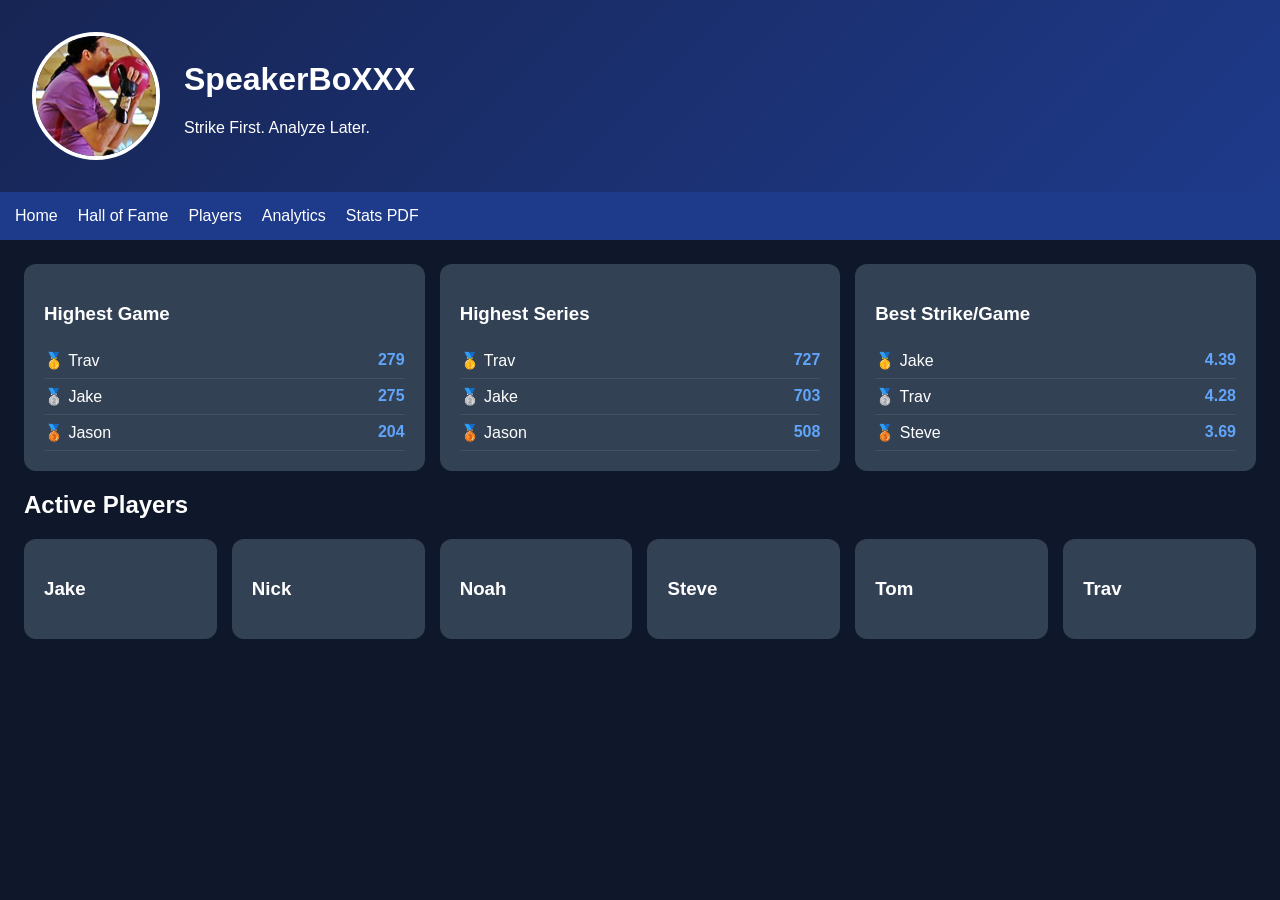
==== index.html @ 5726a8b9 "Website v6.1" ====
<html><head><link rel="stylesheet" href="style.css"></head><body><header class="hero"><img src="logo.png" class="logo"><div><h1>SpeakerBoXXX</h1><p>Strike First. Analyze Later.</p></div></header><nav class="navbar"><a href="index.html">Home</a><a href="records.html">Hall of Fame</a><a href="players.html">Players</a><a href="analytics.html">Analytics</a><a href="stats.html">Stats PDF</a></nav><div class="container"><div class="record-grid"><div class="record-card"><h3>Highest Game</h3><div class="leader-row"><span>🥇 Trav</span><span class="leader-value">279</span></div><div class="leader-row"><span>🥈 Jake</span><span class="leader-value">275</span></div><div class="leader-row"><span>🥉 Jason</span><span class="leader-value">204</span></div></div><div class="record-card"><h3>Highest Series</h3><div class="leader-row"><span>🥇 Trav</span><span class="leader-value">727</span></div><div class="leader-row"><span>🥈 Jake</span><span class="leader-value">703</span></div><div class="leader-row"><span>🥉 Jason</span><span class="leader-value">508</span></div></div><div class="record-card"><h3>Best Strike/Game</h3><div class="leader-row"><span>🥇 Jake</span><span class="leader-value">4.39</span></div><div class="leader-row"><span>🥈 Trav</span><span class="leader-value">4.28</span></div><div class="leader-row"><span>🥉 Steve</span><span class="leader-value">3.69</span></div></div></div><h2>Active Players</h2><div class="player-grid"><a class="player-card" href="jake.html"><h3>Jake</h3></a><a class="player-card" href="nick.html"><h3>Nick</h3></a><a class="player-card" href="noah.html"><h3>Noah</h3></a><a class="player-card" href="steve.html"><h3>Steve</h3></a><a class="player-card" href="tom.html"><h3>Tom</h3></a><a class="player-card" href="trav.html"><h3>Trav</h3></a></div></div></body></html>
---- style.css ----
body{margin:0;background:#0f172a;color:#fff;font-family:Segoe UI,Arial,sans-serif}.hero{display:flex;align-items:center;gap:24px;padding:32px;background:linear-gradient(135deg,#172554,#1e3a8a)}.logo{width:120px;height:120px;border-radius:50%;border:4px solid #fff;object-fit:cover}.navbar{background:#1e3a8a;padding:15px;display:flex;gap:20px;flex-wrap:wrap}.navbar a{color:#fff;text-decoration:none}.container{max-width:1500px;margin:auto;padding:24px}.card,.record-card,.player-card{background:#334155;border-radius:12px;padding:20px}.card{background:#1e293b;margin-bottom:20px}.record-grid{display:grid;grid-template-columns:repeat(3,1fr);gap:15px}.player-grid{display:grid;grid-template-columns:repeat(6,1fr);gap:15px}.leader-row{display:flex;justify-content:space-between;padding:8px 0;border-bottom:1px solid rgba(255,255,255,.08)}.leader-value{color:#60a5fa;font-weight:bold}.player-card{display:block;color:#fff;text-decoration:none}@media(max-width:1200px){.player-grid{grid-template-columns:repeat(3,1fr)}.record-grid{grid-template-columns:repeat(2,1fr)}}@media(max-width:700px){.player-grid{grid-template-columns:repeat(2,1fr)}.record-grid{grid-template-columns:1fr}}
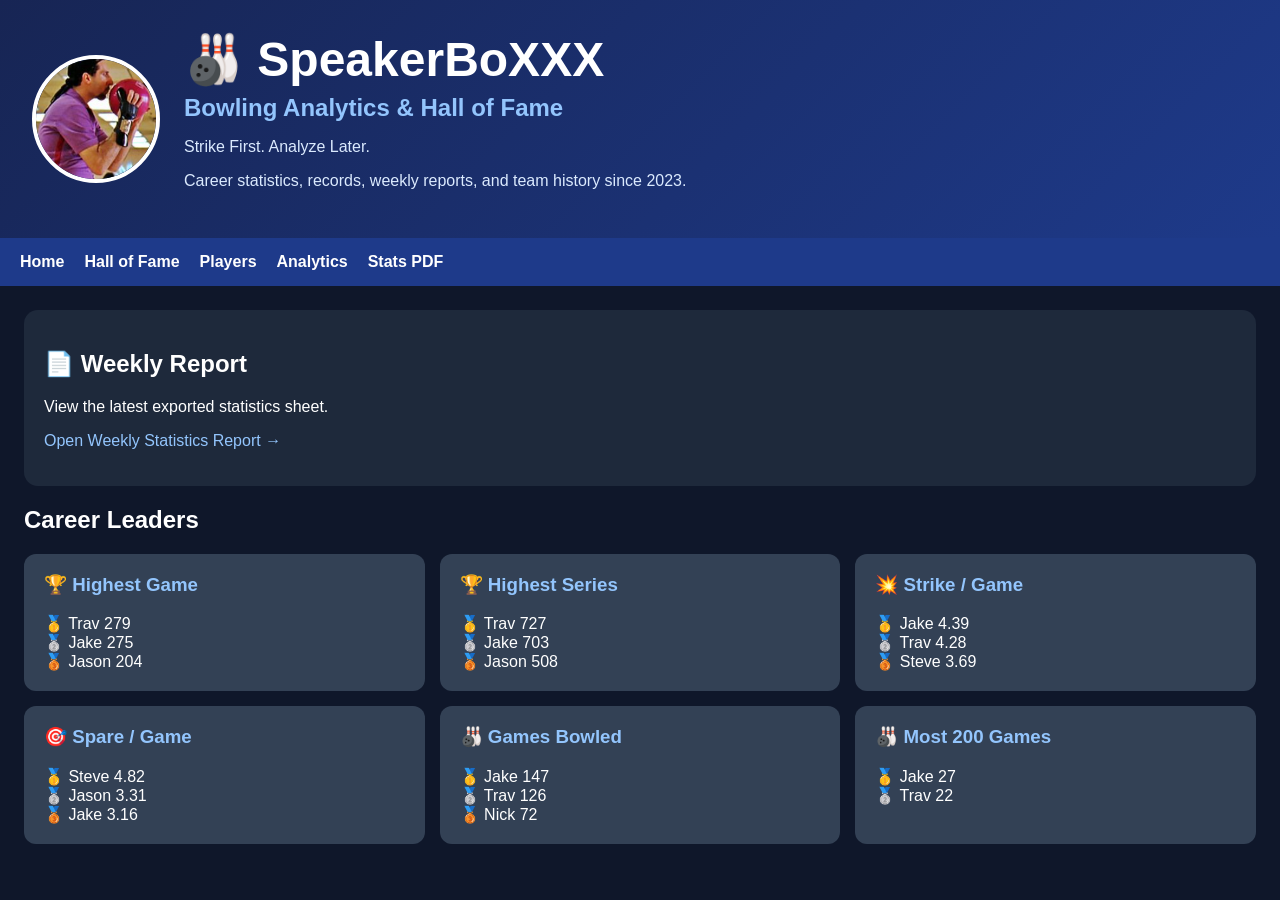
==== commit d6ce0e5b: "Add files via upload" ====
--- a/index.html
+++ b/index.html
@@ -1 +1,214 @@
-<html><head><link rel="stylesheet" href="style.css"></head><body><header class="hero"><img src="logo.png" class="logo"><div><h1>SpeakerBoXXX</h1><p>Strike First. Analyze Later.</p></div></header><nav class="navbar"><a href="index.html">Home</a><a href="records.html">Hall of Fame</a><a href="players.html">Players</a><a href="analytics.html">Analytics</a><a href="stats.html">Stats PDF</a></nav><div class="container"><div class="record-grid"><div class="record-card"><h3>Highest Game</h3><div class="leader-row"><span>🥇 Trav</span><span class="leader-value">279</span></div><div class="leader-row"><span>🥈 Jake</span><span class="leader-value">275</span></div><div class="leader-row"><span>🥉 Jason</span><span class="leader-value">204</span></div></div><div class="record-card"><h3>Highest Series</h3><div class="leader-row"><span>🥇 Trav</span><span class="leader-value">727</span></div><div class="leader-row"><span>🥈 Jake</span><span class="leader-value">703</span></div><div class="leader-row"><span>🥉 Jason</span><span class="leader-value">508</span></div></div><div class="record-card"><h3>Best Strike/Game</h3><div class="leader-row"><span>🥇 Jake</span><span class="leader-value">4.39</span></div><div class="leader-row"><span>🥈 Trav</span><span class="leader-value">4.28</span></div><div class="leader-row"><span>🥉 Steve</span><span class="leader-value">3.69</span></div></div></div><h2>Active Players</h2><div class="player-grid"><a class="player-card" href="jake.html"><h3>Jake</h3></a><a class="player-card" href="nick.html"><h3>Nick</h3></a><a class="player-card" href="noah.html"><h3>Noah</h3></a><a class="player-card" href="steve.html"><h3>Steve</h3></a><a class="player-card" href="tom.html"><h3>Tom</h3></a><a class="player-card" href="trav.html"><h3>Trav</h3></a></div></div></body></html>+<!DOCTYPE html>
+<html lang="en">
+
+<head>
+    <meta charset="UTF-8">
+    <meta name="viewport"
+          content="width=device-width, initial-scale=1.0">
+
+    <title>SpeakerBoXXX Bowling Analytics</title>
+
+    <link rel="stylesheet"
+          href="style.css">
+</head>
+
+<body>
+
+<header class="hero">
+
+    <img src="logo.png"
+         class="logo"
+         alt="SpeakerBoXXX Logo">
+
+    <div class="hero-text">
+
+        <h1>🎳 SpeakerBoXXX</h1>
+
+        <h2>Bowling Analytics & Hall of Fame</h2>
+
+        <p>
+            Strike First. Analyze Later.
+        </p>
+
+        <p>
+            Career statistics, records, weekly reports,
+            and team history since 2023.
+        </p>
+
+    </div>
+
+</header>
+
+<nav class="navbar">
+    <a href="index.html">Home</a>
+    <a href="records.html">Hall of Fame</a>
+    <a href="players.html">Players</a>
+    <a href="analytics.html">Analytics</a>
+    <a href="stats.html">Stats PDF</a>
+</nav>
+
+<div class="container">
+
+    <div class="card">
+
+        <h2>📄 Weekly Report</h2>
+
+        <p>
+            View the latest exported statistics sheet.
+        </p>
+
+        <p>
+            <a href="stats.html">
+                Open Weekly Statistics Report →
+            </a>
+        </p>
+
+    </div>
+
+    <h2>Career Leaders</h2>
+
+    <div class="record-grid">
+
+        <div class="record-card">
+
+            <h3>🏆 Highest Game</h3>
+
+            <div class="leaderboard">
+
+                <div class="leader-row">
+                    <span class="leader-name">🥇 Trav</span>
+                    <span class="leader-value">279</span>
+                </div>
+
+                <div class="leader-row">
+                    <span class="leader-name">🥈 Jake</span>
+                    <span class="leader-value">275</span>
+                </div>
+
+                <div class="leader-row">
+                    <span class="leader-name">🥉 Jason</span>
+                    <span class="leader-value">204</span>
+                </div>
+
+            </div>
+
+        </div>
+
+        <div class="record-card">
+
+            <h3>🏆 Highest Series</h3>
+
+            <div class="leaderboard">
+
+                <div class="leader-row">
+                    <span class="leader-name">🥇 Trav</span>
+                    <span class="leader-value">727</span>
+                </div>
+
+                <div class="leader-row">
+                    <span class="leader-name">🥈 Jake</span>
+                    <span class="leader-value">703</span>
+                </div>
+
+                <div class="leader-row">
+                    <span class="leader-name">🥉 Jason</span>
+                    <span class="leader-value">508</span>
+                </div>
+
+            </div>
+
+        </div>
+
+        <div class="record-card">
+
+            <h3>💥 Strike / Game</h3>
+
+            <div class="leaderboard">
+
+                <div class="leader-row">
+                    <span class="leader-name">🥇 Jake</span>
+                    <span class="leader-value">4.39</span>
+                </div>
+
+                <div class="leader-row">
+                    <span class="leader-name">🥈 Trav</span>
+                    <span class="leader-value">4.28</span>
+                </div>
+
+                <div class="leader-row">
+                    <span class="leader-name">🥉 Steve</span>
+                    <span class="leader-value">3.69</span>
+                </div>
+
+            </div>
+
+        </div>
+
+        <div class="record-card">
+
+            <h3>🎯 Spare / Game</h3>
+
+            <div class="leaderboard">
+
+                <div class="leader-row">
+                    <span class="leader-name">🥇 Steve</span>
+                    <span class="leader-value">4.82</span>
+                </div>
+
+                <div class="leader-row">
+                    <span class="leader-name">🥈 Jason</span>
+                    <span class="leader-value">3.31</span>
+                </div>
+
+                <div class="leader-row">
+                    <span class="leader-name">🥉 Jake</span>
+                    <span class="leader-value">3.16</span>
+                </div>
+
+            </div>
+
+        </div>
+
+        <div class="record-card">
+
+            <h3>🎳 Games Bowled</h3>
+
+            <div class="leaderboard">
+
+                <div class="leader-row">
+                    <span class="leader-name">🥇 Jake</span>
+                    <span class="leader-value">147</span>
+                </div>
+
+                <div class="leader-row">
+                    <span class="leader-name">🥈 Trav</span>
+                    <span class="leader-value">126</span>
+                </div>
+
+                <div class="leader-row">
+                    <span class="leader-name">🥉 Nick</span>
+                    <span class="leader-value">72</span>
+                </div>
+
+            </div>
+
+        </div>
+
+        <div class="record-card">
+
+            <h3>🎳 Most 200 Games</h3>
+
+            <div class="leaderboard">
+
+                <div class="leader-row">
+                    <span class="leader-name">🥇 Jake</span>
+                    <span class="leader-value">27</span>
+                </div>
+
+                <div class="leader-row">
+                    <span class="leader-name">🥈 Trav</span>
+                    <span class="leader-value">22</span>
+                </div>
+
+                <div class="leader-row">
+        
--- a/style.css
+++ b/style.css
@@ -1 +1,188 @@
-body{margin:0;background:#0f172a;color:#fff;font-family:Segoe UI,Arial,sans-serif}.hero{display:flex;align-items:center;gap:24px;padding:32px;background:linear-gradient(135deg,#172554,#1e3a8a)}.logo{width:120px;height:120px;border-radius:50%;border:4px solid #fff;object-fit:cover}.navbar{background:#1e3a8a;padding:15px;display:flex;gap:20px;flex-wrap:wrap}.navbar a{color:#fff;text-decoration:none}.container{max-width:1500px;margin:auto;padding:24px}.card,.record-card,.player-card{background:#334155;border-radius:12px;padding:20px}.card{background:#1e293b;margin-bottom:20px}.record-grid{display:grid;grid-template-columns:repeat(3,1fr);gap:15px}.player-grid{display:grid;grid-template-columns:repeat(6,1fr);gap:15px}.leader-row{display:flex;justify-content:space-between;padding:8px 0;border-bottom:1px solid rgba(255,255,255,.08)}.leader-value{color:#60a5fa;font-weight:bold}.player-card{display:block;color:#fff;text-decoration:none}@media(max-width:1200px){.player-grid{grid-template-columns:repeat(3,1fr)}.record-grid{grid-template-columns:repeat(2,1fr)}}@media(max-width:700px){.player-grid{grid-template-columns:repeat(2,1fr)}.record-grid{grid-template-columns:1fr}}+/* =======================================================
+   SPEAKERBOXXX BOWLING ANALYTICS
+   V6.2 MASTER STYLESHEET
+   ======================================================= */
+
+body {
+    margin: 0;
+    background: #0f172a;
+    color: white;
+    font-family: "Segoe UI", Arial, sans-serif;
+}
+
+a {
+    color: #93c5fd;
+    text-decoration: none;
+}
+
+a:hover {
+    text-decoration: underline;
+}
+
+/* =======================================================
+   HERO
+   ======================================================= */
+
+.hero {
+    display: flex;
+    align-items: center;
+    gap: 24px;
+
+    padding: 32px;
+
+    background: linear-gradient(
+        135deg,
+        #172554,
+        #1e3a8a
+    );
+}
+
+.logo {
+    width: 120px;
+    height: 120px;
+
+    border-radius: 50%;
+    border: 4px solid white;
+
+    object-fit: cover;
+}
+
+.hero-text h1 {
+    margin: 0;
+    font-size: 3rem;
+}
+
+.hero-text h2 {
+    margin: 6px 0;
+    color: #93c5fd;
+}
+
+.hero-text p {
+    color: #dbeafe;
+}
+
+/* =======================================================
+   NAVIGATION
+   ======================================================= */
+
+.navbar {
+    background: #1e3a8a;
+
+    padding: 15px 20px;
+
+    display: flex;
+    flex-wrap: wrap;
+    gap: 20px;
+}
+
+.navbar a {
+    color: white;
+    font-weight: 600;
+    text-decoration: none;
+}
+
+.navbar a:hover {
+    color: #93c5fd;
+}
+
+/* =======================================================
+   PAGE CONTAINER
+   ======================================================= */
+
+.container {
+    max-width: 1500px;
+    margin: auto;
+    padding: 24px;
+}
+
+/* =======================================================
+   GENERAL CARDS
+   ======================================================= */
+
+.card {
+    background: #1e293b;
+
+    padding: 20px;
+    border-radius: 14px;
+
+    margin-bottom: 20px;
+}
+
+/* =======================================================
+   CAREER LEADER GRID
+   ======================================================= */
+
+.record-grid {
+    display: grid;
+
+    grid-template-columns: repeat(3, 1fr);
+
+    gap: 15px;
+
+    margin-bottom: 25px;
+}
+
+/* =======================================================
+   PLAYER GRID
+   ======================================================= */
+
+.player-grid {
+    display: grid;
+
+    grid-template-columns: repeat(6, 1fr);
+
+    gap: 15px;
+
+    margin-bottom: 25px;
+}
+
+/* =======================================================
+   CARD TYPES
+   ======================================================= */
+
+.record-card,
+.player-card,
+.stat-card {
+    background: #334155;
+
+    padding: 20px;
+    border-radius: 12px;
+}
+
+.player-card {
+    display: block;
+
+    color: white;
+    text-decoration: none;
+
+    transition: all .2s ease;
+}
+
+.player-card:hover {
+    background: #475569;
+    transform: translateY(-3px);
+}
+
+.player-card h3,
+.record-card h3,
+.stat-card h3 {
+    margin-top: 0;
+    color: #93c5fd;
+}
+
+/* =======================================================
+   STAT CARDS
+   ======================================================= */
+
+.stat-number {
+    font-size: 42px;
+    font-weight: bold;
+    color: #60a5fa;
+}
+
+.stat-label {
+    margin-top: 10px;
+}
+
+/* =======================================================
+  
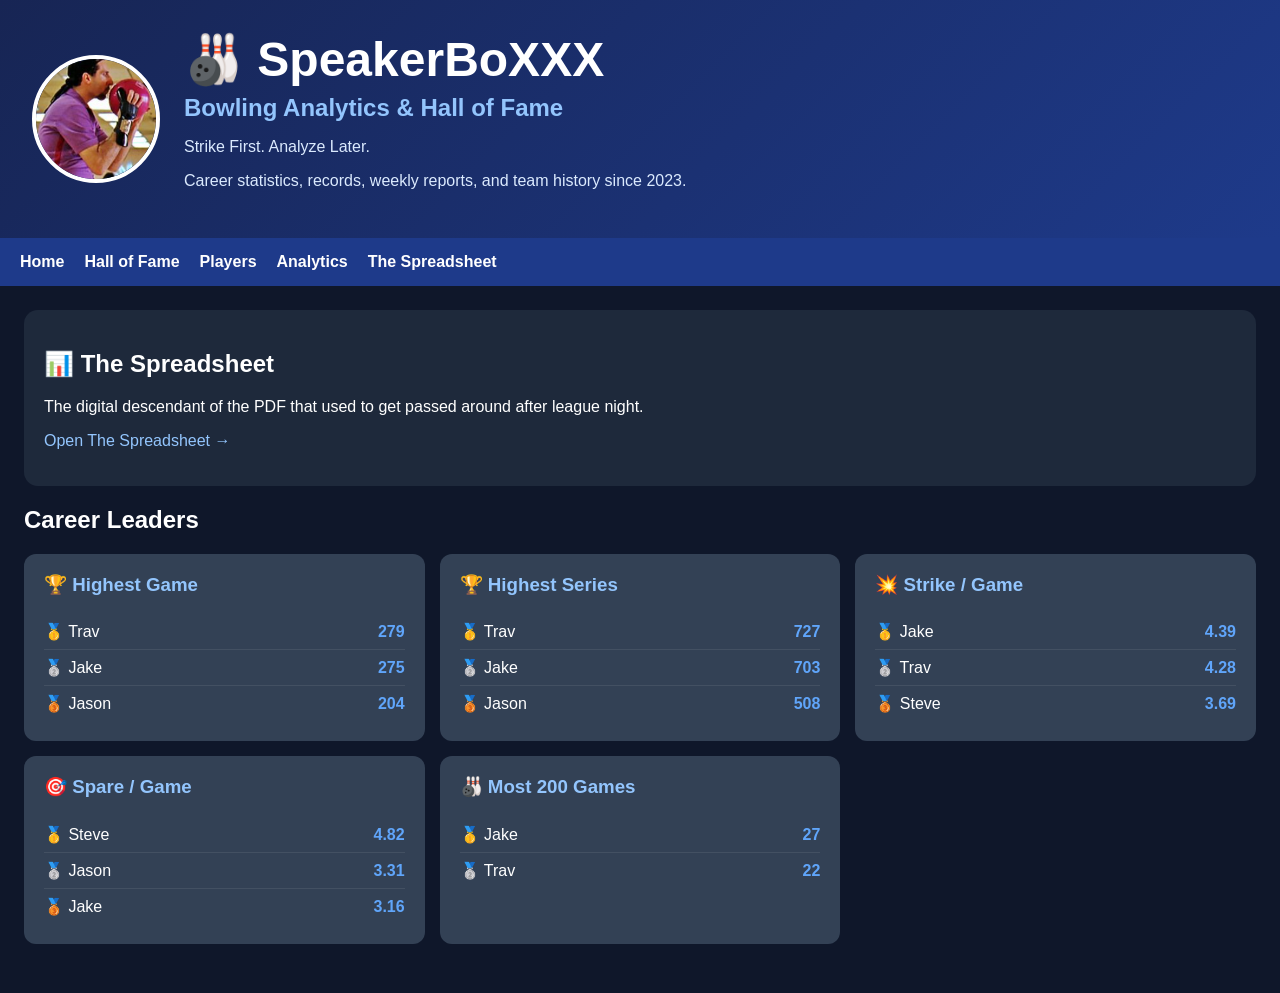
==== commit 854400cf: "Add files via upload" ====
--- a/index.html
+++ b/index.html
@@ -44,22 +44,23 @@
     <a href="records.html">Hall of Fame</a>
     <a href="players.html">Players</a>
     <a href="analytics.html">Analytics</a>
-    <a href="stats.html">Stats PDF</a>
+    <a href="stats.html">The Spreadsheet</a>
 </nav>
 
 <div class="container">
 
     <div class="card">
 
-        <h2>📄 Weekly Report</h2>
+        <h2>📊 The Spreadsheet</h2>
 
         <p>
-            View the latest exported statistics sheet.
+            The digital descendant of the PDF that used to get
+            passed around after league night.
         </p>
 
         <p>
             <a href="stats.html">
-                Open Weekly Statistics Report →
+                Open The Spreadsheet →
             </a>
         </p>
 
@@ -171,31 +172,6 @@
 
         <div class="record-card">
 
-            <h3>🎳 Games Bowled</h3>
-
-            <div class="leaderboard">
-
-                <div class="leader-row">
-                    <span class="leader-name">🥇 Jake</span>
-                    <span class="leader-value">147</span>
-                </div>
-
-                <div class="leader-row">
-                    <span class="leader-name">🥈 Trav</span>
-                    <span class="leader-value">126</span>
-                </div>
-
-                <div class="leader-row">
-                    <span class="leader-name">🥉 Nick</span>
-                    <span class="leader-value">72</span>
-                </div>
-
-            </div>
-
-        </div>
-
-        <div class="record-card">
-
             <h3>🎳 Most 200 Games</h3>
 
             <div class="leaderboard">
@@ -210,5 +186,4 @@
                     <span class="leader-value">22</span>
                 </div>
 
-                <div class="leader-row">
-        +                <div class="
--- a/style.css
+++ b/style.css
@@ -1,12 +1,11 @@
 /* =======================================================
    SPEAKERBOXXX BOWLING ANALYTICS
-   V6.2 MASTER STYLESHEET
    ======================================================= */
 
 body {
     margin: 0;
     background: #0f172a;
-    color: white;
+    color: #ffffff;
     font-family: "Segoe UI", Arial, sans-serif;
 }
 
@@ -27,9 +26,7 @@
     display: flex;
     align-items: center;
     gap: 24px;
-
     padding: 32px;
-
     background: linear-gradient(
         135deg,
         #172554,
@@ -40,10 +37,8 @@
 .logo {
     width: 120px;
     height: 120px;
-
     border-radius: 50%;
     border: 4px solid white;
-
     object-fit: cover;
 }
 
@@ -62,12 +57,11 @@
 }
 
 /* =======================================================
-   NAVIGATION
+   NAVBAR
    ======================================================= */
 
 .navbar {
     background: #1e3a8a;
-
     padding: 15px 20px;
 
     display: flex;
@@ -78,7 +72,6 @@
 .navbar a {
     color: white;
     font-weight: 600;
-    text-decoration: none;
 }
 
 .navbar a:hover {
@@ -86,7 +79,7 @@
 }
 
 /* =======================================================
-   PAGE CONTAINER
+   LAYOUT
    ======================================================= */
 
 .container {
@@ -95,84 +88,30 @@
     padding: 24px;
 }
 
-/* =======================================================
-   GENERAL CARDS
-   ======================================================= */
-
 .card {
     background: #1e293b;
-
     padding: 20px;
     border-radius: 14px;
-
     margin-bottom: 20px;
 }
 
 /* =======================================================
-   CAREER LEADER GRID
-   ======================================================= */
-
-.record-grid {
+   LEADER CARDS
+   ======================================================= */
+
+.stat-grid {
     display: grid;
-
     grid-template-columns: repeat(3, 1fr);
-
     gap: 15px;
 
     margin-bottom: 25px;
 }
 
-/* =======================================================
-   PLAYER GRID
-   ======================================================= */
-
-.player-grid {
-    display: grid;
-
-    grid-template-columns: repeat(6, 1fr);
-
-    gap: 15px;
-
-    margin-bottom: 25px;
-}
-
-/* =======================================================
-   CARD TYPES
-   ======================================================= */
-
-.record-card,
-.player-card,
 .stat-card {
     background: #334155;
-
-    padding: 20px;
-    border-radius: 12px;
-}
-
-.player-card {
-    display: block;
-
-    color: white;
-    text-decoration: none;
-
-    transition: all .2s ease;
-}
-
-.player-card:hover {
-    background: #475569;
-    transform: translateY(-3px);
-}
-
-.player-card h3,
-.record-card h3,
-.stat-card h3 {
-    margin-top: 0;
-    color: #93c5fd;
-}
-
-/* =======================================================
-   STAT CARDS
-   ======================================================= */
+    border-radius: 12px;
+    padding: 20px;
+}
 
 .stat-number {
     font-size: 42px;
@@ -185,4 +124,176 @@
 }
 
 /* =======================================================
-  +   RECORDS / ANALYTICS
+   ======================================================= */
+
+.record-grid {
+    display: grid;
+    grid-template-columns: repeat(3, 1fr);
+    gap: 15px;
+
+    margin-bottom: 25px;
+}
+
+.record-card {
+    background: #334155;
+    border-radius: 12px;
+    padding: 20px;
+}
+
+.record-card h3 {
+    margin-top: 0;
+    color: #93c5fd;
+}
+
+/* =======================================================
+   PLAYER CARDS
+   ======================================================= */
+
+.player-grid {
+    display: grid;
+    grid-template-columns: repeat(6, 1fr);
+    gap: 15px;
+
+    margin-bottom: 25px;
+}
+
+.player-card {
+    display: block;
+    background: #334155;
+    border-radius: 12px;
+    padding: 20px;
+
+    color: white;
+    text-decoration: none;
+
+    transition: all .2s ease;
+}
+
+.player-card:hover {
+    background: #475569;
+    transform: translateY(-3px);
+}
+
+.player-card h3 {
+    margin-top: 0;
+    color: #93c5fd;
+}
+
+/* =======================================================
+   LEADERBOARD TABLES
+   ======================================================= */
+
+.leaderboard {
+    margin-top: 10px;
+}
+
+.leader-row {
+    display: flex;
+    justify-content: space-between;
+    align-items: center;
+
+    padding: 8px 0;
+
+    border-bottom: 1px solid rgba(
+        255,
+        255,
+        255,
+        .08
+    );
+}
+
+.leader-row:last-child {
+    border-bottom: none;
+}
+
+.leader-name {
+    text-align: left;
+}
+
+.leader-value {
+    text-align: right;
+    font-weight: 700;
+    color: #60a5fa;
+}
+
+/* =======================================================
+   PDF VIEWER
+   ======================================================= */
+
+iframe {
+    width: 100%;
+    height: 2600px;
+
+    border: none;
+    background: white;
+
+    display: block;
+}
+
+/* =======================================================
+   BADGES
+   ======================================================= */
+
+.badge {
+    display: inline-block;
+
+    padding: 4px 10px;
+
+    border-radius: 12px;
+
+    background: #1e3a8a;
+    color: white;
+}
+
+/* =======================================================
+   TABLET
+   ======================================================= */
+
+@media (max-width: 1200px) {
+
+    .player-grid {
+        grid-template-columns: repeat(3, 1fr);
+    }
+
+    .record-grid {
+        grid-template-columns: repeat(2, 1fr);
+    }
+
+    .stat-grid {
+        grid-template-columns: repeat(2, 1fr);
+    }
+}
+
+/* =======================================================
+   MOBILE
+   ======================================================= */
+
+@media (max-width: 700px) {
+
+    .hero {
+        flex-direction: column;
+        text-align: center;
+    }
+
+    .hero-text h1 {
+        font-size: 2rem;
+    }
+
+    .player-grid {
+        grid-template-columns: repeat(2, 1fr);
+    }
+
+    .record-grid {
+        grid-template-columns: 1fr;
+    }
+
+    .stat-grid {
+        grid-template-columns: 1fr;
+    }
+
+    iframe {
+        height: 1400px;
+    }
+
+}
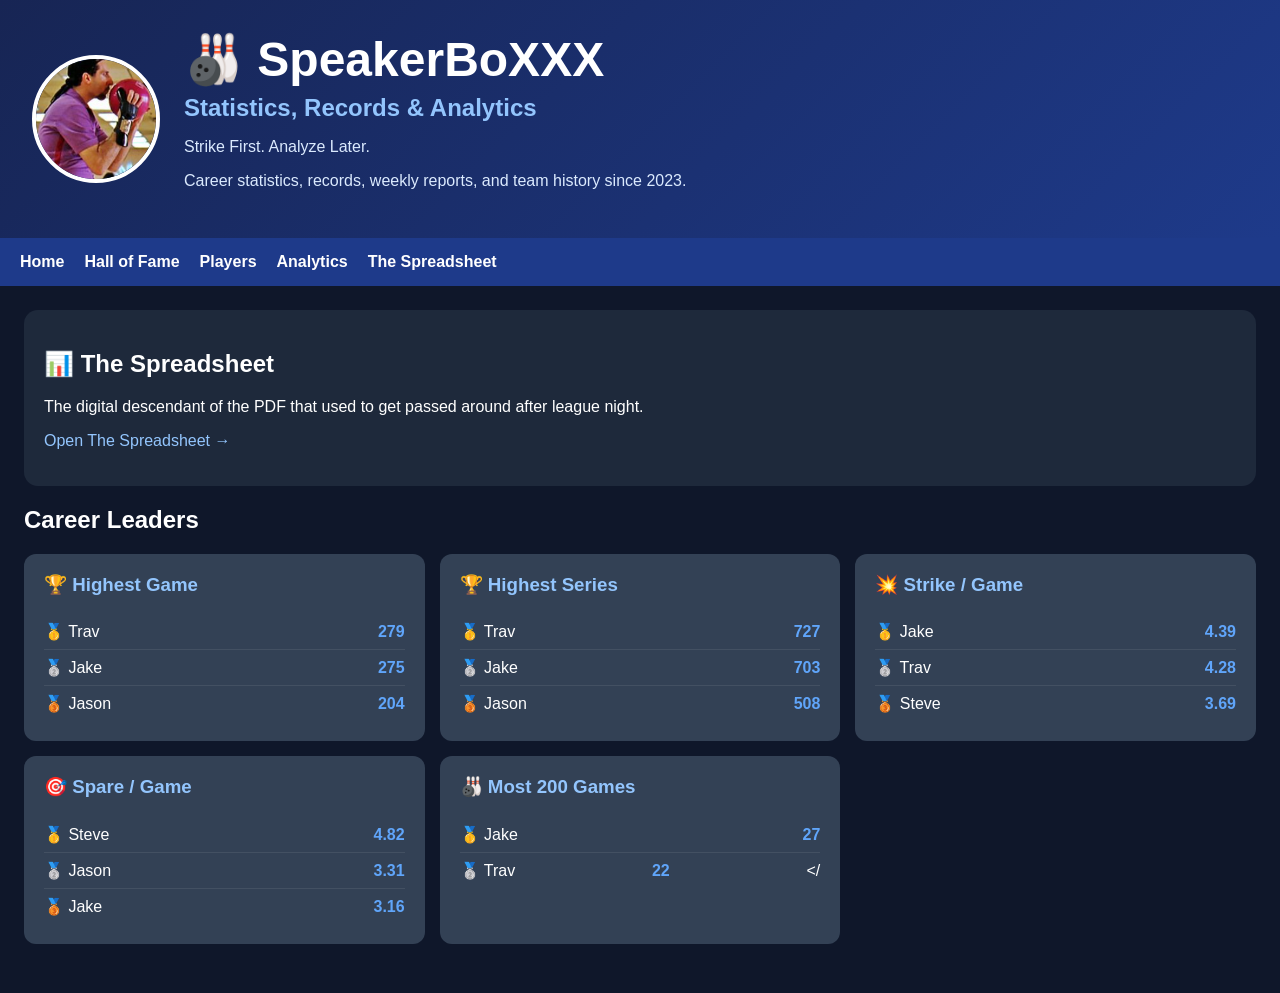
==== commit d022eab9: "Add files via upload" ====
--- a/index.html
+++ b/index.html
@@ -24,7 +24,7 @@
 
         <h1>🎳 SpeakerBoXXX</h1>
 
-        <h2>Bowling Analytics & Hall of Fame</h2>
+        <h2>Statistics, Records & Analytics</h2>
 
         <p>
             Strike First. Analyze Later.
@@ -184,6 +184,4 @@
                 <div class="leader-row">
                     <span class="leader-name">🥈 Trav</span>
                     <span class="leader-value">22</span>
-                </div>
-
-                <div class="+                </
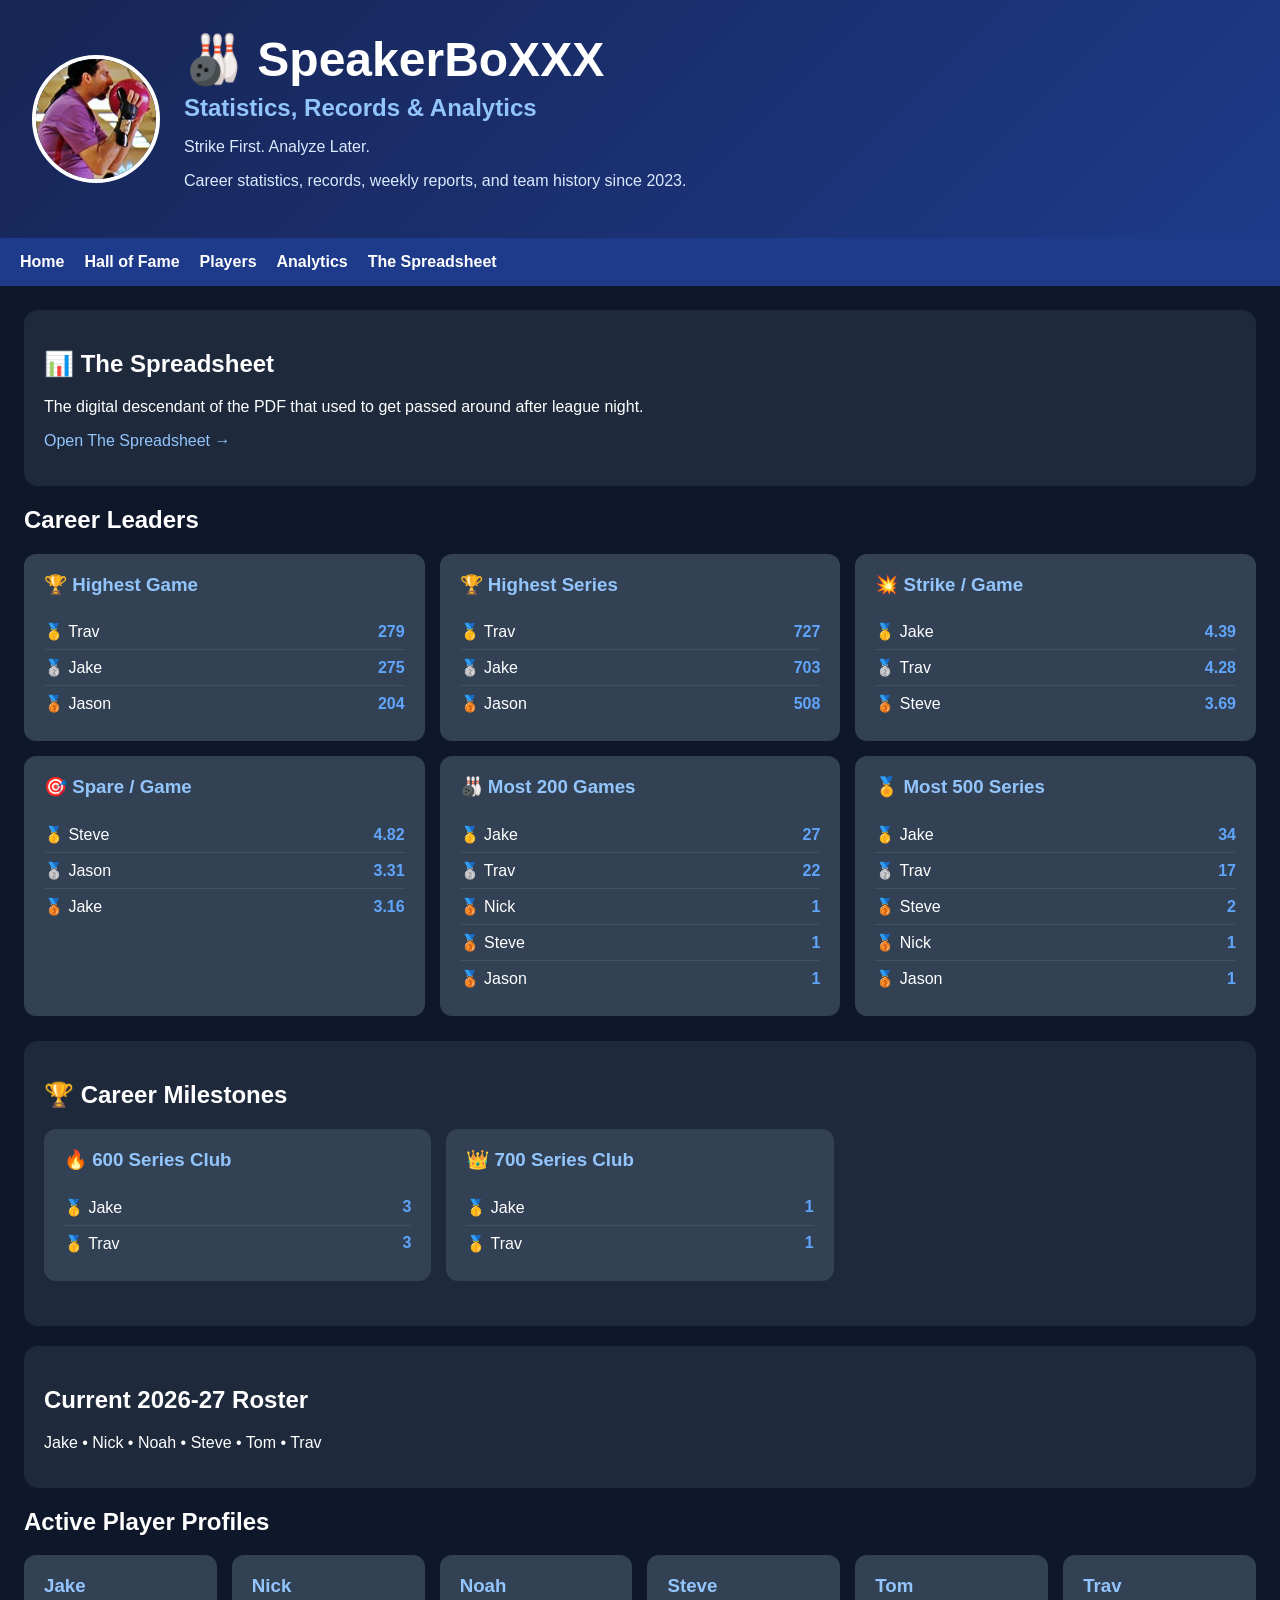
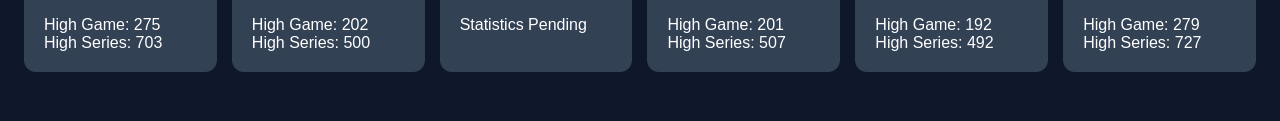
==== commit 39295ac2: "Add files via upload" ====
--- a/index.html
+++ b/index.html
@@ -184,4 +184,166 @@
                 <div class="leader-row">
                     <span class="leader-name">🥈 Trav</span>
                     <span class="leader-value">22</span>
-                </+                </div>
+
+                <div class="leader-row">
+                    <span class="leader-name">🥉 Nick</span>
+                    <span class="leader-value">1</span>
+                </div>
+
+                <div class="leader-row">
+                    <span class="leader-name">🥉 Steve</span>
+                    <span class="leader-value">1</span>
+                </div>
+
+                <div class="leader-row">
+                    <span class="leader-name">🥉 Jason</span>
+                    <span class="leader-value">1</span>
+                </div>
+
+            </div>
+
+        </div>
+
+        <div class="record-card">
+
+            <h3>🏅 Most 500 Series</h3>
+
+            <div class="leaderboard">
+
+                <div class="leader-row">
+                    <span class="leader-name">🥇 Jake</span>
+                    <span class="leader-value">34</span>
+                </div>
+
+                <div class="leader-row">
+                    <span class="leader-name">🥈 Trav</span>
+                    <span class="leader-value">17</span>
+                </div>
+
+                <div class="leader-row">
+                    <span class="leader-name">🥉 Steve</span>
+                    <span class="leader-value">2</span>
+                </div>
+
+                <div class="leader-row">
+                    <span class="leader-name">🥉 Nick</span>
+                    <span class="leader-value">1</span>
+                </div>
+
+                <div class="leader-row">
+                    <span class="leader-name">🥉 Jason</span>
+                    <span class="leader-value">1</span>
+                </div>
+
+            </div>
+
+        </div>
+
+    </div>
+
+    <div class="card">
+
+        <h2>🏆 Career Milestones</h2>
+
+        <div class="record-grid">
+
+            <div class="record-card">
+
+                <h3>🔥 600 Series Club</h3>
+
+                <div class="leaderboard">
+
+                    <div class="leader-row">
+                        <span class="leader-name">🥇 Jake</span>
+                        <span class="leader-value">3</span>
+                    </div>
+
+                    <div class="leader-row">
+                        <span class="leader-name">🥇 Trav</span>
+                        <span class="leader-value">3</span>
+                    </div>
+
+                </div>
+
+            </div>
+
+            <div class="record-card">
+
+                <h3>👑 700 Series Club</h3>
+
+                <div class="leaderboard">
+
+                    <div class="leader-row">
+                        <span class="leader-name">🥇 Jake</span>
+                        <span class="leader-value">1</span>
+                    </div>
+
+                    <div class="leader-row">
+                        <span class="leader-name">🥇 Trav</span>
+                        <span class="leader-value">1</span>
+                    </div>
+
+                </div>
+
+            </div>
+
+        </div>
+
+    </div>
+
+    <div class="card">
+
+        <h2>Current 2026-27 Roster</h2>
+
+        <p>
+            Jake • Nick • Noah • Steve • Tom • Trav
+        </p>
+
+    </div>
+
+    <h2>Active Player Profiles</h2>
+
+    <div class="player-grid">
+
+        <a class="player-card" href="jake.html">
+            <h3>Jake</h3>
+            High Game: 275<br>
+            High Series: 703
+        </a>
+
+        <a class="player-card" href="nick.html">
+            <h3>Nick</h3>
+            High Game: 202<br>
+            High Series: 500
+        </a>
+
+        <a class="player-card" href="noah.html">
+            <h3>Noah</h3>
+            Statistics Pending
+        </a>
+
+        <a class="player-card" href="steve.html">
+            <h3>Steve</h3>
+            High Game: 201<br>
+            High Series: 507
+        </a>
+
+        <a class="player-card" href="tom.html">
+            <h3>Tom</h3>
+            High Game: 192<br>
+            High Series: 492
+        </a>
+
+        <a class="player-card" href="trav.html">
+            <h3>Trav</h3>
+            High Game: 279<br>
+            High Series: 727
+        </a>
+
+    </div>
+
+</div>
+
+</body>
+</html>
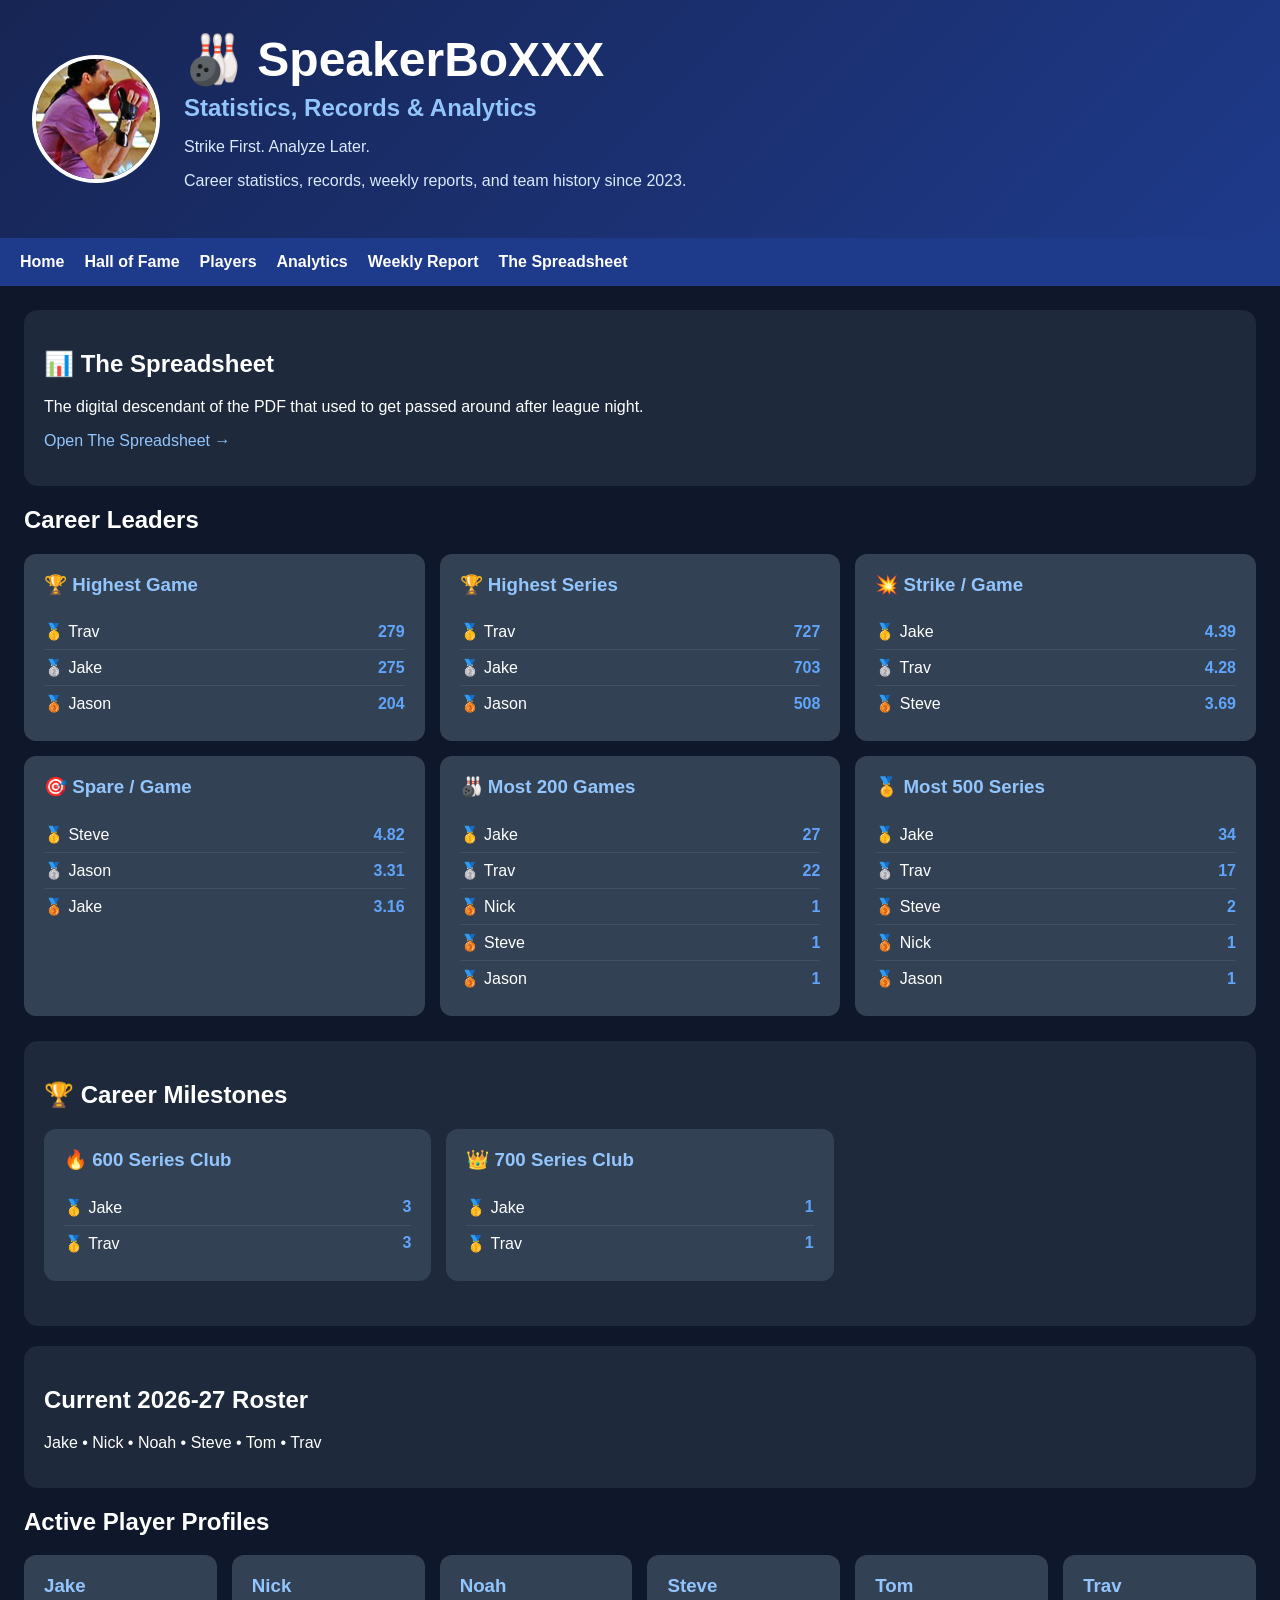
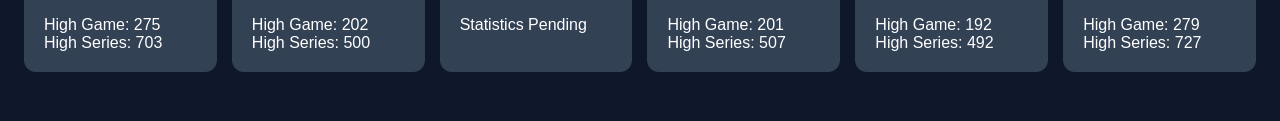
==== commit 0a2f4441: "Update index.html" ====
--- a/index.html
+++ b/index.html
@@ -44,6 +44,7 @@
     <a href="records.html">Hall of Fame</a>
     <a href="players.html">Players</a>
     <a href="analytics.html">Analytics</a>
+    <a href="weekly-report.html">Weekly Report</a>
     <a href="stats.html">The Spreadsheet</a>
 </nav>
 
@@ -346,4 +347,4 @@
 </div>
 
 </body>
-</html>+</html>
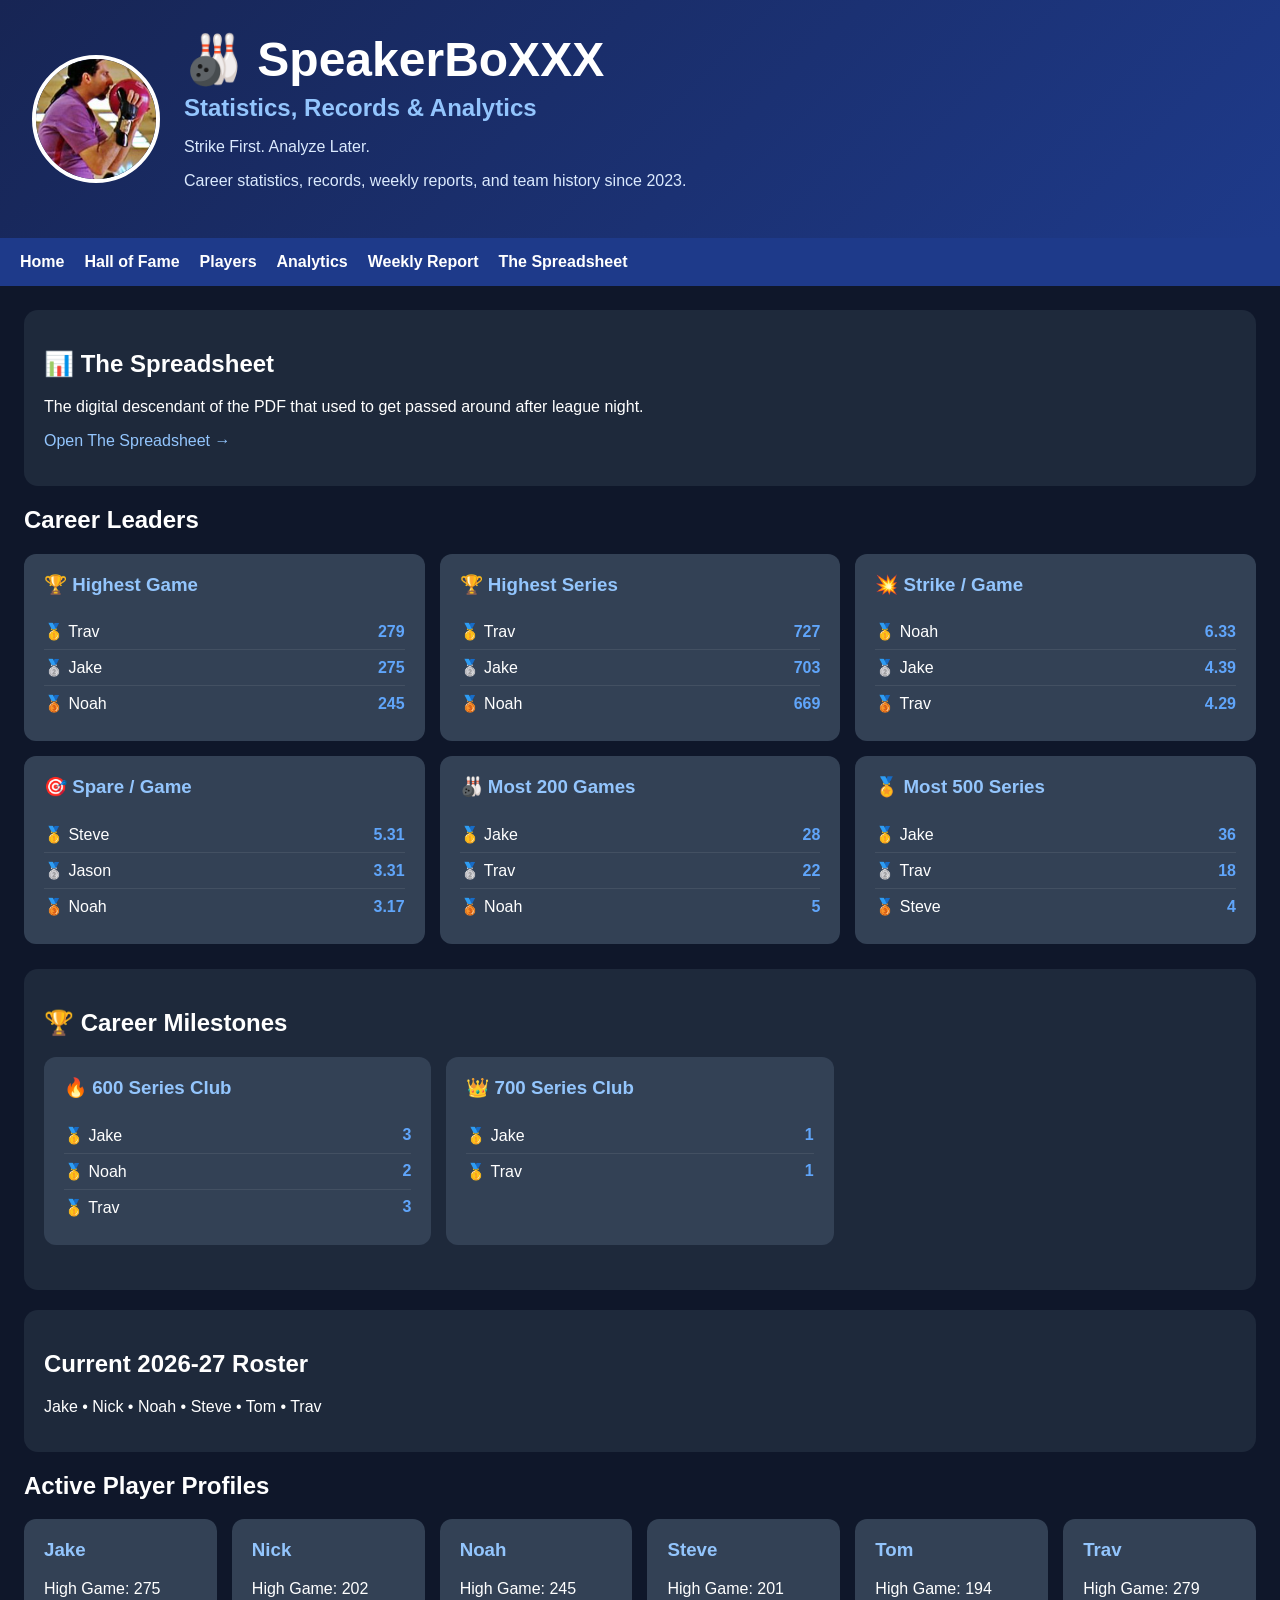
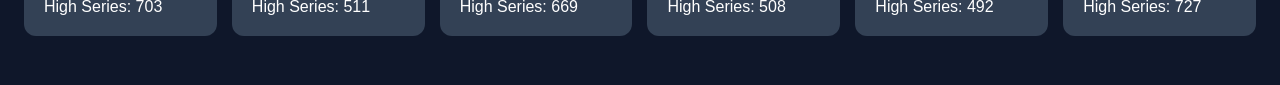
==== commit 0f776390: "Add files via upload" ====
--- a/index.html
+++ b/index.html
@@ -321,7 +321,8 @@
 
         <a class="player-card" href="noah.html">
             <h3>Noah</h3>
-            Statistics Pending
+            High Game: 245<br>
+            High Series: 669
         </a>
 
         <a class="player-card" href="steve.html">
@@ -346,5 +347,18 @@
 
 </div>
 
+<script>
+(function(){
+ fetch('./data/career.json').then(function(r){if(!r.ok)throw new Error('career data unavailable');return r.json()}).then(function(data){
+ var ps=data.players, medals=['🥇','🥈','🥉'];
+ var keys={'Highest Game':'highGame','Highest Series':'highSeries','Strike / Game':'strikePerGame','Spare / Game':'sparePerGame','Most 200 Games':'games200','Most 500 Series':'series500'};
+ document.querySelectorAll('.record-card').forEach(function(card){var h=card.querySelector('h3');if(!h)return;var title=h.textContent.replace(/^[^A-Za-z0-9]+/,'').trim(), list=card.querySelector('.leaderboard');if(!list)return;
+ if(keys[title]){var field=keys[title];var top=ps.slice().sort(function(a,b){return b[field]-a[field]}).slice(0,3);list.innerHTML=top.map(function(p,i){return '<div class="leader-row"><span class="leader-name">'+medals[i]+' '+p.name+'</span><span class="leader-value">'+p[field]+'</span></div>'}).join('')}
+ else if(title==='600 Series Club'||title==='700 Series Club'){var field=title==='600 Series Club'?'series600':'series700';var members=ps.filter(function(p){return p[field]>0});list.innerHTML=members.map(function(p){return '<div class="leader-row"><span class="leader-name">🥇 '+p.name+'</span><span class="leader-value">'+p[field]+'</span></div>'}).join('')}
+ });
+ var roster=['Jake','Nick','Noah','Steve','Tom','Trav'];document.querySelectorAll('.player-card').forEach(function(c){var n=c.querySelector('h3').textContent.trim(),p=ps.find(function(x){return x.name===n});if(p&&roster.indexOf(n)>=0)c.innerHTML='<h3>'+n+'</h3>High Game: '+p.highGame+'<br>High Series: '+p.highSeries});
+ }).catch(function(e){console.error(e)});
+})();
+</script>
 </body>
 </html>
